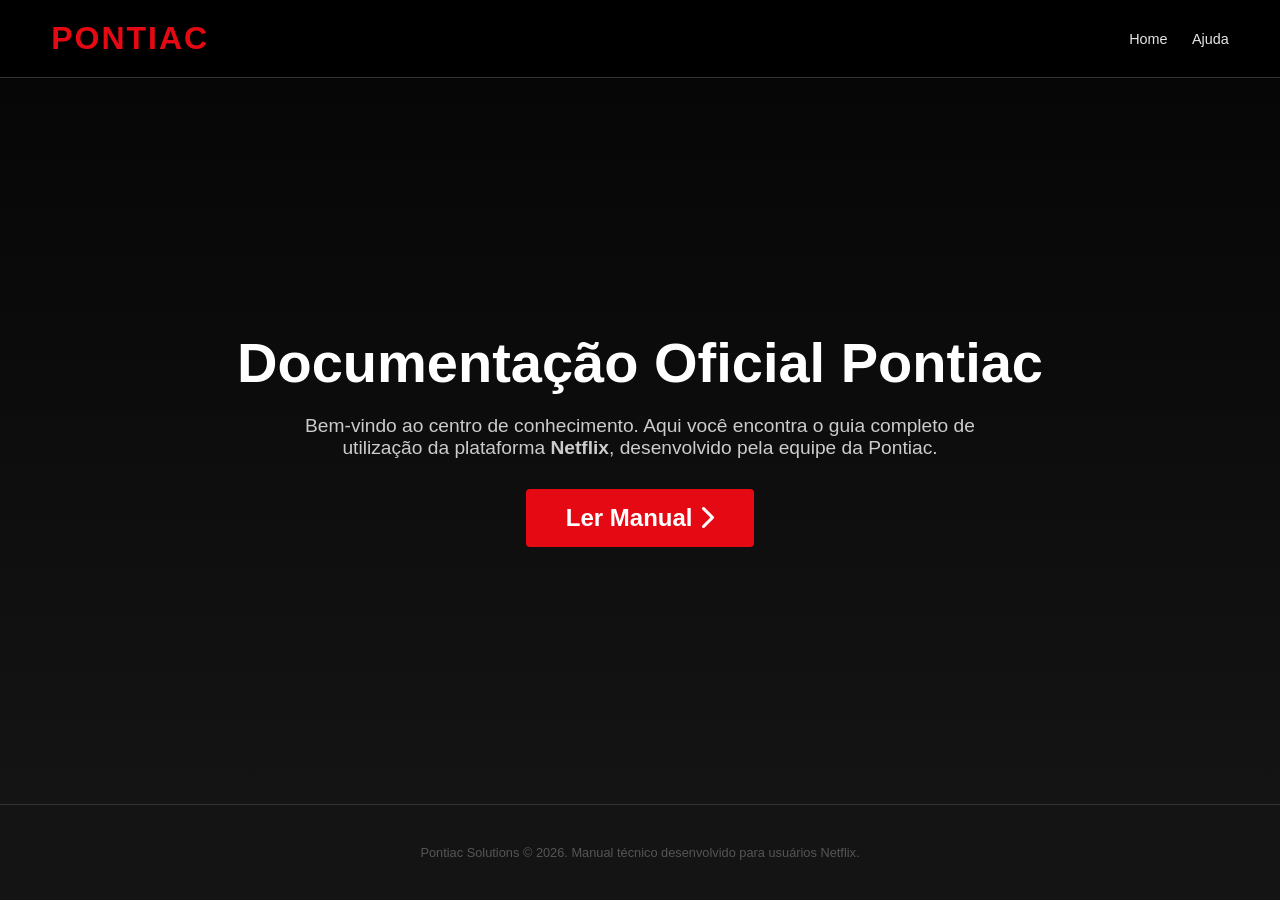
==== html/index.html @ eff0280b "feat: add initial front-end" ====
<!DOCTYPE html>
<html lang="pt-BR">

<head>
    <meta charset="UTF-8">
    <meta name="viewport" content="width=device-width, initial-scale=1.0">
    <title>Pontiac | Manual Netflix</title>
    <link rel="stylesheet" href="/css/style.css">
    <link rel="stylesheet" href="https://cdnjs.cloudflare.com/ajax/libs/font-awesome/6.4.0/css/all.min.css">

    <style>
        .hero {
            height: 80vh;
            background: linear-gradient(rgba(0,0,0,0.7), #141414), url('https://assets.nflxext.com/ffe/siteui/vlv3/f841d4c7-10e1-40af-bcae-07a3f8dc141a/f6d7434e-d6de-4185-a6d4-c77a2d08737b/BR-pt-20220502-popsignuptwoweeks-perspective_alpha_website_medium.jpg');
            background-size: cover;
            display: flex;
            flex-direction: column;
            justify-content: center;
            align-items: center;
            text-align: center;
            padding: 20px;
        }

        .hero h1 {
            font-size: 3.5rem;
            margin-bottom: 20px;
        }

        .btn-start {
            background-color: #E50914;
            color: white;
            padding: 15px 40px;
            font-size: 1.5rem;
            border-radius: 4px;
            font-weight: bold;
        }

        .btn-start:hover { background-color: #f40612; }
    </style>
</head>

<body>
    <header>
        <div class="logo">PONTIAC</div>

        <nav class="nav-menu">
            <a href="index.html">Home</a>
            <a href="suporte.html">Ajuda</a>
        </nav>
    </header>

    <div class="hero">
        <h1>Documentação Oficial Pontiac</h1>
        <p style="font-size: 1.2rem; max-width: 700px; margin-bottom: 30px; color: #ccc;">
            Bem-vindo ao centro de conhecimento. Aqui você encontra o guia completo de utilização da plataforma <strong>Netflix</strong>, desenvolvido pela equipe da Pontiac.
        </p>
        <a href="intro.html" class="btn-start">Ler Manual <i class="fas fa-chevron-right"></i></a>
    </div>

    <footer>
        <p>Pontiac Solutions © 2026. Manual técnico desenvolvido para usuários Netflix.</p>
    </footer>
</body>

</html>
---- css/style.css ----
* {
    margin: 0;
    padding: 0;
    box-sizing: border-box;
    font-family: 'Helvetica Neue', Helvetica, Arial, sans-serif;
}

body {
    background-color: #141414;
    color: #fff;
    display: flex;
    flex-direction: column;
    min-height: 100vh;
}

a { text-decoration: none; color: inherit; }
ul { list-style: none; }

/* HEADER */
header {
    display: flex;
    justify-content: space-between;
    align-items: center;
    padding: 20px 4%;
    background-color: #000;
    position: sticky;
    top: 0;
    z-index: 1000;
    border-bottom: 1px solid #333;
}

.logo {
    font-size: 2rem;
    font-weight: bold;
    color: #E50914;
    text-transform: uppercase;
    letter-spacing: 2px;
}

.nav-menu a {
    color: #e5e5e5;
    margin-left: 20px;
    font-size: 0.9rem;
    transition: color 0.3s;
}
.nav-menu a:hover { color: #b3b3b3; }

/* LAYOUT PRINCIPAL */
.main-container {
    display: flex;
    flex: 1;
    max-width: 1400px;
    margin: 0 auto;
    width: 100%;
    padding: 40px 20px;
}

/* SIDEBAR */
.sidebar {
    width: 250px;
    border-right: 1px solid #333;
    padding-right: 20px;
    height: fit-content;
    flex-shrink: 0;
}

.sidebar h3 {
    color: #666;
    font-size: 0.8rem;
    margin-bottom: 15px;
    text-transform: uppercase;
    letter-spacing: 1px;
}

.menu-item {
    display: block;
    padding: 12px 15px;
    margin-bottom: 5px;
    color: #b3b3b3;
    border-radius: 4px;
    transition: all 0.3s;
    font-size: 0.95rem;
}

.menu-item:hover { background-color: #333; color: #fff; }
.menu-item.active { background-color: #E50914; color: white; font-weight: bold; }

/* CONTEÚDO */
.content {
    flex: 1;
    padding-left: 40px;
}

.content h1 {
    font-size: 2.5rem;
    margin-bottom: 10px;
    border-bottom: 1px solid #333;
    padding-bottom: 20px;
}

.subtitle {
    color: #999;
    font-size: 1.1rem;
    margin-bottom: 30px;
    display: block;
    line-height: 1.5;
}

/* CARDS E GRID */
.card-grid {
    display: grid;
    grid-template-columns: repeat(auto-fill, minmax(320px, 1fr));
    gap: 25px;
    margin-top: 30px;
}

.info-card {
    background-color: #1f1f1f;
    padding: 25px;
    border-radius: 4px;
    transition: transform 0.3s;
    border-top: 2px solid transparent;
    display: flex;
    flex-direction: column;
}

.info-card:hover {
    transform: translateY(-5px);
    border-top: 2px solid #E50914;
    background-color: #252525;
}

.info-card h3 {
    margin-bottom: 15px;
    display: flex;
    align-items: center;
    gap: 10px;
    font-size: 1.2rem;
    color: #fff;
}

.info-card p {
    color: #a3a3a3;
    font-size: 0.95rem;
    line-height: 1.6;
    margin-bottom: 15px;
}

/* Listas dentro dos cards */
.info-card ul {
    list-style: disc;
    margin-left: 20px;
    color: #a3a3a3;
    font-size: 0.9rem;
    margin-bottom: 15px;
}

.info-card li { margin-bottom: 5px; }

/* Estilo para as Notas/Dicas */
.note-box {
    margin-top: auto;
    background: #2a2a2a;
    border-left: 3px solid #E50914;
    padding: 10px;
    font-size: 0.85rem;
    color: #ccc;
}

/* FOOTER */
footer {
    padding: 40px;
    text-align: center;
    color: #555;
    font-size: 0.8rem;
    border-top: 1px solid #333;
    margin-top: auto;
}

/* Responsividade */
@media (max-width: 768px) {
    .main-container { flex-direction: column; }
    .sidebar { width: 100%; border-right: none; margin-bottom: 30px; border-bottom: 1px solid #333; padding-bottom: 20px;}
    .content { padding-left: 0; }
}
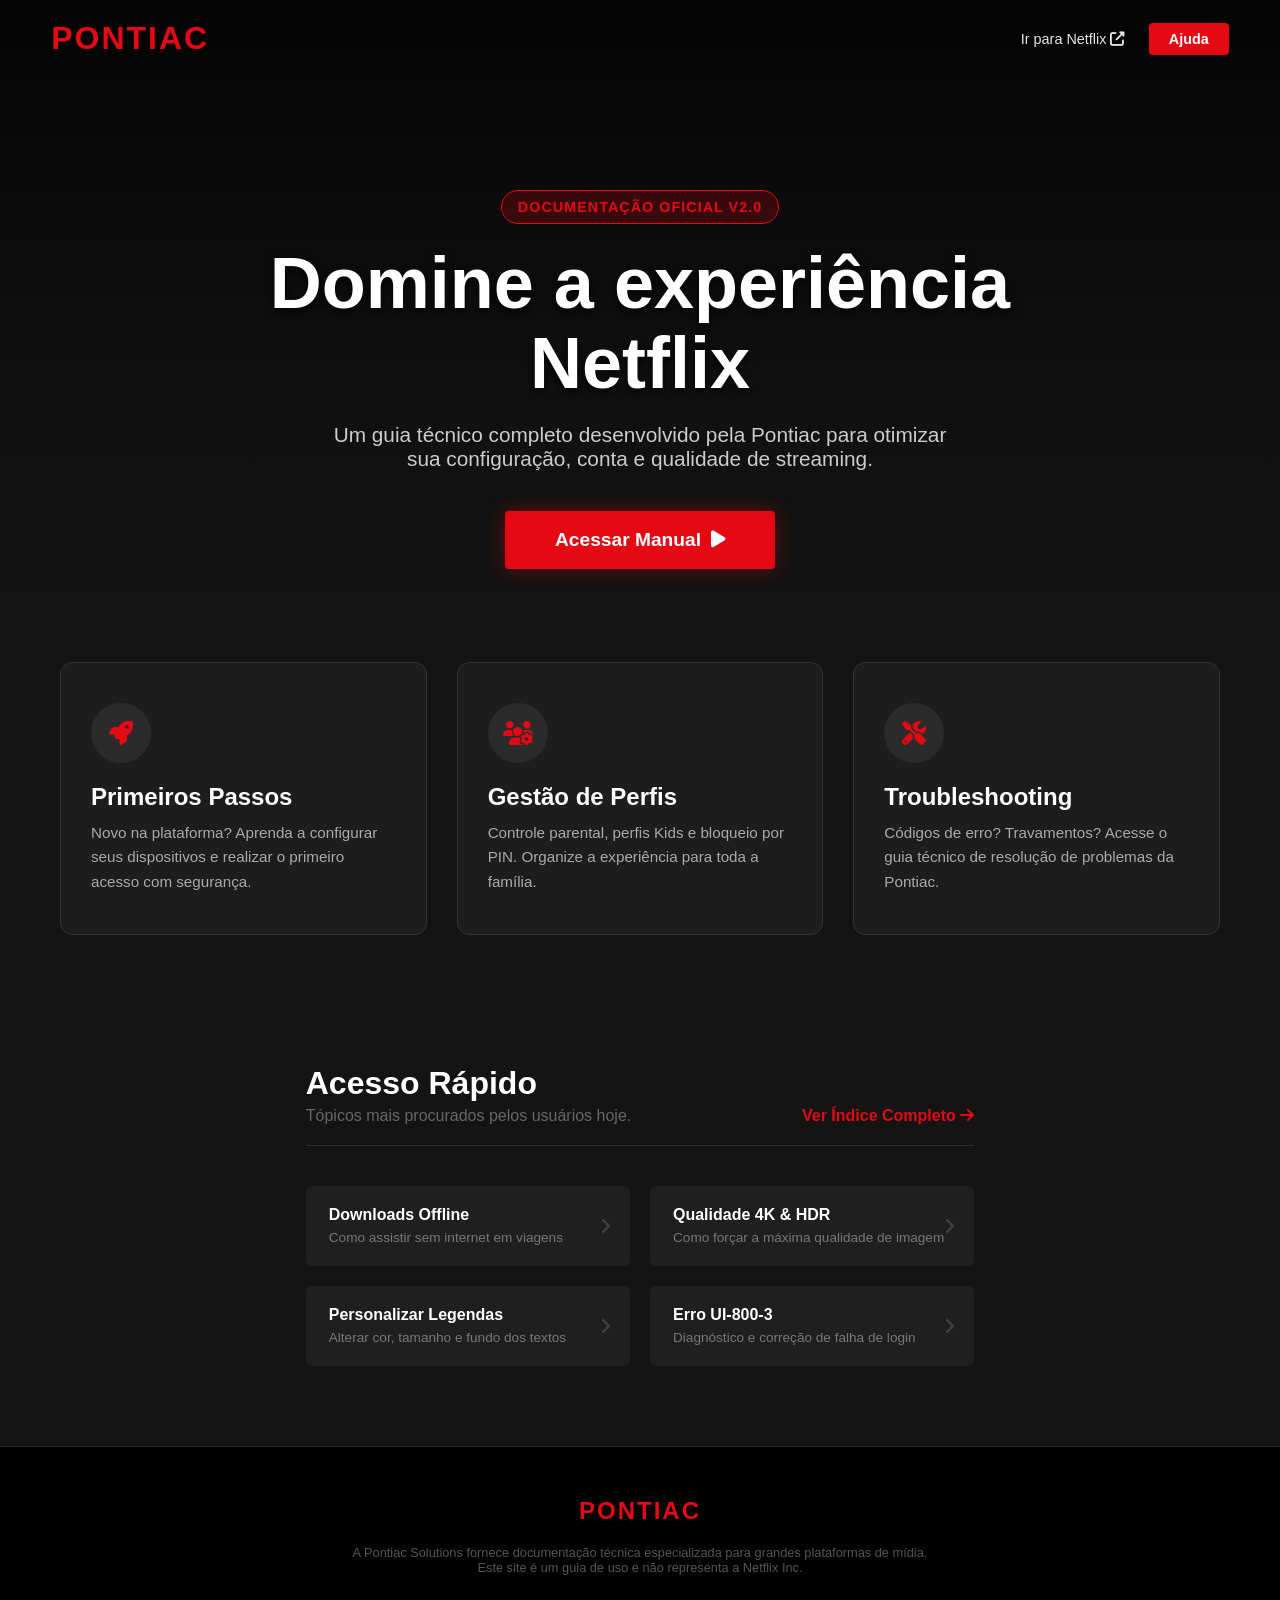
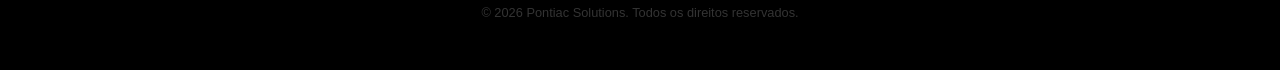
==== commit caca9e21: "refactor: homepage styling" ====
--- a/html/index.html
+++ b/html/index.html
@@ -4,61 +4,115 @@
 <head>
     <meta charset="UTF-8">
     <meta name="viewport" content="width=device-width, initial-scale=1.0">
-    <title>Pontiac | Manual Netflix</title>
+    <title>Pontiac | Hub de Documentação</title>
     <link rel="stylesheet" href="/css/style.css">
+    <link rel="stylesheet" href="/css/home.css">
     <link rel="stylesheet" href="https://cdnjs.cloudflare.com/ajax/libs/font-awesome/6.4.0/css/all.min.css">
-
     <style>
-        .hero {
-            height: 80vh;
-            background: linear-gradient(rgba(0,0,0,0.7), #141414), url('https://assets.nflxext.com/ffe/siteui/vlv3/f841d4c7-10e1-40af-bcae-07a3f8dc141a/f6d7434e-d6de-4185-a6d4-c77a2d08737b/BR-pt-20220502-popsignuptwoweeks-perspective_alpha_website_medium.jpg');
-            background-size: cover;
-            display: flex;
-            flex-direction: column;
-            justify-content: center;
-            align-items: center;
-            text-align: center;
-            padding: 20px;
-        }
-
-        .hero h1 {
-            font-size: 3.5rem;
-            margin-bottom: 20px;
-        }
-
-        .btn-start {
-            background-color: #E50914;
-            color: white;
-            padding: 15px 40px;
-            font-size: 1.5rem;
-            border-radius: 4px;
-            font-weight: bold;
-        }
-
-        .btn-start:hover { background-color: #f40612; }
+        header { background: rgba(0,0,0,0.1) !important; border-bottom: none !important; position: relative; z-index: 10; }
     </style>
 </head>
 
 <body>
+
     <header>
         <div class="logo">PONTIAC</div>
-
         <nav class="nav-menu">
-            <a href="index.html">Home</a>
-            <a href="suporte.html">Ajuda</a>
+            <a href="https://www.netflix.com" target="_blank">Ir para Netflix <i class="fas fa-external-link-alt"></i></a>
+            <a href="suporte.html" style="background: #E50914; padding: 8px 20px; border-radius: 4px; color: white; font-weight: bold;">Ajuda</a>
         </nav>
     </header>
 
-    <div class="hero">
-        <h1>Documentação Oficial Pontiac</h1>
-        <p style="font-size: 1.2rem; max-width: 700px; margin-bottom: 30px; color: #ccc;">
-            Bem-vindo ao centro de conhecimento. Aqui você encontra o guia completo de utilização da plataforma <strong>Netflix</strong>, desenvolvido pela equipe da Pontiac.
-        </p>
-        <a href="intro.html" class="btn-start">Ler Manual <i class="fas fa-chevron-right"></i></a>
+    <section class="hero-section">
+        <div class="hero-content">
+            <span class="hero-tag">Documentação Oficial v2.0</span>
+            <h1 class="hero-title">Domine a experiência<br>Netflix</h1>
+            <p class="hero-subtitle">
+                Um guia técnico completo desenvolvido pela Pontiac para otimizar<br>
+                sua configuração, conta e qualidade de streaming.
+            </p>
+            <a href="intro.html" class="cta-button">
+                Acessar Manual <i class="fas fa-play"></i>
+            </a>
+        </div>
+    </section>
+
+    <div class="features-container">
+        <a href="intro.html" class="feature-card">
+            <div class="icon-box"><i class="fas fa-rocket"></i></div>
+            <h3>Primeiros Passos</h3>
+            <p>Novo na plataforma? Aprenda a configurar seus dispositivos e realizar o primeiro acesso com segurança.</p>
+        </a>
+
+        <a href="perfis.html" class="feature-card">
+            <div class="icon-box"><i class="fas fa-users-cog"></i></div>
+            <h3>Gestão de Perfis</h3>
+            <p>Controle parental, perfis Kids e bloqueio por PIN. Organize a experiência para toda a família.</p>
+        </a>
+
+        <a href="suporte.html" class="feature-card">
+            <div class="icon-box"><i class="fas fa-tools"></i></div>
+            <h3>Troubleshooting</h3>
+            <p>Códigos de erro? Travamentos? Acesse o guia técnico de resolução de problemas da Pontiac.</p>
+        </a>
     </div>
 
-    <footer>
-        <p>Pontiac Solutions © 2026. Manual técnico desenvolvido para usuários Netflix.</p>
+    <section class="quick-access-section">
+        <div class="section-header">
+            <div>
+                <h2 style="margin-bottom: 5px;">Acesso Rápido</h2>
+                <p style="color: #666;">Tópicos mais procurados pelos usuários hoje.</p>
+            </div>
+
+            <a href="intro.html" style="color: #E50914; font-weight: bold;">Ver Índice Completo <i class="fas fa-arrow-right"></i></a>
+        </div>
+
+        <div class="topic-grid">
+            <a href="offline.html" class="topic-link">
+                <div class="topic-info">
+                    <strong>Downloads Offline</strong>
+                    <span>Como assistir sem internet em viagens</span>
+                </div>
+
+                <i class="fas fa-chevron-right" style="color:#444"></i>
+            </a>
+
+            <a href="config.html" class="topic-link">
+                <div class="topic-info">
+                    <strong>Qualidade 4K & HDR</strong>
+                    <span>Como forçar a máxima qualidade de imagem</span>
+                </div>
+
+                <i class="fas fa-chevron-right" style="color:#444"></i>
+            </a>
+
+            <a href="player.html" class="topic-link">
+                <div class="topic-info">
+                    <strong>Personalizar Legendas</strong>
+                    <span>Alterar cor, tamanho e fundo dos textos</span>
+                </div>
+
+                <i class="fas fa-chevron-right" style="color:#444"></i>
+            </a>
+
+            <a href="suporte.html" class="topic-link">
+                <div class="topic-info">
+                    <strong>Erro UI-800-3</strong>
+                    <span>Diagnóstico e correção de falha de login</span>
+                </div>
+
+                <i class="fas fa-chevron-right" style="color:#444"></i>
+            </a>
+        </div>
+    </section>
+
+    <footer style="background: #000; padding: 50px 20px; text-align: center; border-top: 1px solid #222;">
+        <h2 class="logo" style="margin-bottom: 20px; font-size: 1.5rem;">PONTIAC</h2>
+        <p style="color: #555; max-width: 600px; margin: 0 auto 30px;">
+            A Pontiac Solutions fornece documentação técnica especializada para grandes plataformas de mídia. 
+            Este site é um guia de uso e não representa a Netflix Inc.
+        </p>
+        <p style="color: #333; font-size: 0.8rem;">© 2026 Pontiac Solutions. Todos os direitos reservados.</p>
     </footer>
 </body>
 
--- a/css/home.css
+++ b/css/home.css
@@ -0,0 +1,208 @@
+/* --- home.css (Estilo Exclusivo da Capa) --- */
+
+/* Variáveis locais */
+:root {
+    --netflix-red: #E50914;
+    --dark-bg: #141414;
+    --dark-card: #1f1f1f;
+}
+
+/* Reset específico para garantir largura total */
+body {
+    overflow-x: hidden;
+    background-color: var(--dark-bg);
+}
+
+/* HERO SECTION (O Banner Gigante) */
+.hero-section {
+    height: 85vh; /* Quase a altura toda da tela */
+    width: 100%;
+    position: relative;
+    background: linear-gradient(to top, #141414 10%, rgba(0,0,0,0.2) 50%, rgba(0,0,0,0.8) 100%),
+                url('https://assets.nflxext.com/ffe/siteui/vlv3/f841d4c7-10e1-40af-bcae-07a3f8dc141a/f6d7434e-d6de-4185-a6d4-c77a2d08737b/BR-pt-20220502-popsignuptwoweeks-perspective_alpha_website_medium.jpg');
+    background-size: cover;
+    background-position: center;
+    display: flex;
+    align-items: center;
+    justify-content: center;
+    text-align: center;
+    margin-top: -80px; /* Puxa para cima para ficar atrás do header transparente */
+}
+
+.hero-content {
+    max-width: 900px;
+    padding: 20px;
+    z-index: 2;
+    animation: fadeInUp 1s ease-out;
+}
+
+.hero-tag {
+    background-color: rgba(229, 9, 20, 0.2);
+    color: var(--netflix-red);
+    padding: 8px 16px;
+    border-radius: 50px;
+    font-weight: bold;
+    font-size: 0.9rem;
+    text-transform: uppercase;
+    letter-spacing: 1px;
+    border: 1px solid var(--netflix-red);
+    display: inline-block;
+    margin-bottom: 20px;
+}
+
+.hero-title {
+    font-size: 4.5rem;
+    font-weight: 800;
+    line-height: 1.1;
+    margin-bottom: 20px;
+    text-shadow: 0 4px 10px rgba(0,0,0,0.8);
+}
+
+.hero-subtitle {
+    font-size: 1.3rem;
+    color: #ccc;
+    margin-bottom: 40px;
+    font-weight: 300;
+}
+
+/* Botão Principal Estilizado */
+.cta-button {
+    background: var(--netflix-red);
+    color: white;
+    padding: 18px 50px;
+    font-size: 1.2rem;
+    font-weight: bold;
+    border-radius: 4px;
+    transition: all 0.3s;
+    box-shadow: 0 0 20px rgba(229, 9, 20, 0.4);
+    display: inline-flex;
+    align-items: center;
+    gap: 10px;
+}
+
+.cta-button:hover {
+    background: #f40612;
+    transform: scale(1.05);
+    box-shadow: 0 0 40px rgba(229, 9, 20, 0.6);
+}
+
+/* CARDS FLUTUANTES */
+.features-container {
+    max-width: 1200px;
+    margin: -100px auto 50px; /* Sobe por cima do banner */
+    padding: 0 20px;
+    position: relative;
+    z-index: 5;
+    display: grid;
+    grid-template-columns: repeat(auto-fit, minmax(300px, 1fr));
+    gap: 30px;
+}
+
+.feature-card {
+    background: rgba(30, 30, 30, 0.95);
+    backdrop-filter: blur(10px);
+    padding: 40px 30px;
+    border-radius: 12px;
+    border: 1px solid #333;
+    transition: all 0.4s ease;
+    cursor: pointer;
+    display: block; /* Para o link funcionar em todo o card */
+}
+
+.feature-card:hover {
+    transform: translateY(-15px);
+    border-color: var(--netflix-red);
+    box-shadow: 0 20px 40px rgba(0,0,0,0.5);
+}
+
+.icon-box {
+    width: 60px;
+    height: 60px;
+    background: #2b2b2b;
+    border-radius: 50%;
+    display: flex;
+    align-items: center;
+    justify-content: center;
+    font-size: 1.5rem;
+    color: var(--netflix-red);
+    margin-bottom: 20px;
+    transition: 0.3s;
+}
+
+.feature-card:hover .icon-box {
+    background: var(--netflix-red);
+    color: white;
+}
+
+.feature-card h3 {
+    font-size: 1.5rem;
+    margin-bottom: 10px;
+    color: white;
+}
+
+.feature-card p {
+    color: #aaa;
+    line-height: 1.6;
+    font-size: 0.95rem;
+}
+
+/* SEÇÃO DE TÓPICOS */
+.quick-access-section {
+    max-width: 1200px;
+    margin: 80px auto;
+    padding: 0 20px;
+}
+
+.section-header {
+    display: flex;
+    justify-content: space-between;
+    align-items: flex-end;
+    margin-bottom: 40px;
+    border-bottom: 1px solid #333;
+    padding-bottom: 20px;
+}
+
+.section-header h2 {
+    font-size: 2rem;
+    color: white;
+}
+
+.topic-grid {
+    display: grid;
+    grid-template-columns: repeat(2, 1fr);
+    gap: 20px;
+}
+
+.topic-link {
+    background: #1f1f1f;
+    padding: 20px;
+    border-radius: 6px;
+    display: flex;
+    align-items: center;
+    justify-content: space-between;
+    transition: 0.3s;
+    border-left: 3px solid transparent;
+}
+
+.topic-link:hover {
+    background: #252525;
+    border-left: 3px solid var(--netflix-red);
+    padding-left: 25px; /* Efeito de deslize */
+}
+
+.topic-info strong { display: block; color: white; margin-bottom: 4px; }
+.topic-info span { font-size: 0.85rem; color: #777; }
+
+/* Animação */
+@keyframes fadeInUp {
+    from { opacity: 0; transform: translateY(40px); }
+    to { opacity: 1; transform: translateY(0); }
+}
+
+/* Responsividade */
+@media (max-width: 768px) {
+    .hero-title { font-size: 2.5rem; }
+    .features-container { margin-top: 20px; }
+    .hero-section { height: 70vh; margin-top: 0; }
+    .topic-grid { grid-template-columns: 1fr; }
+}
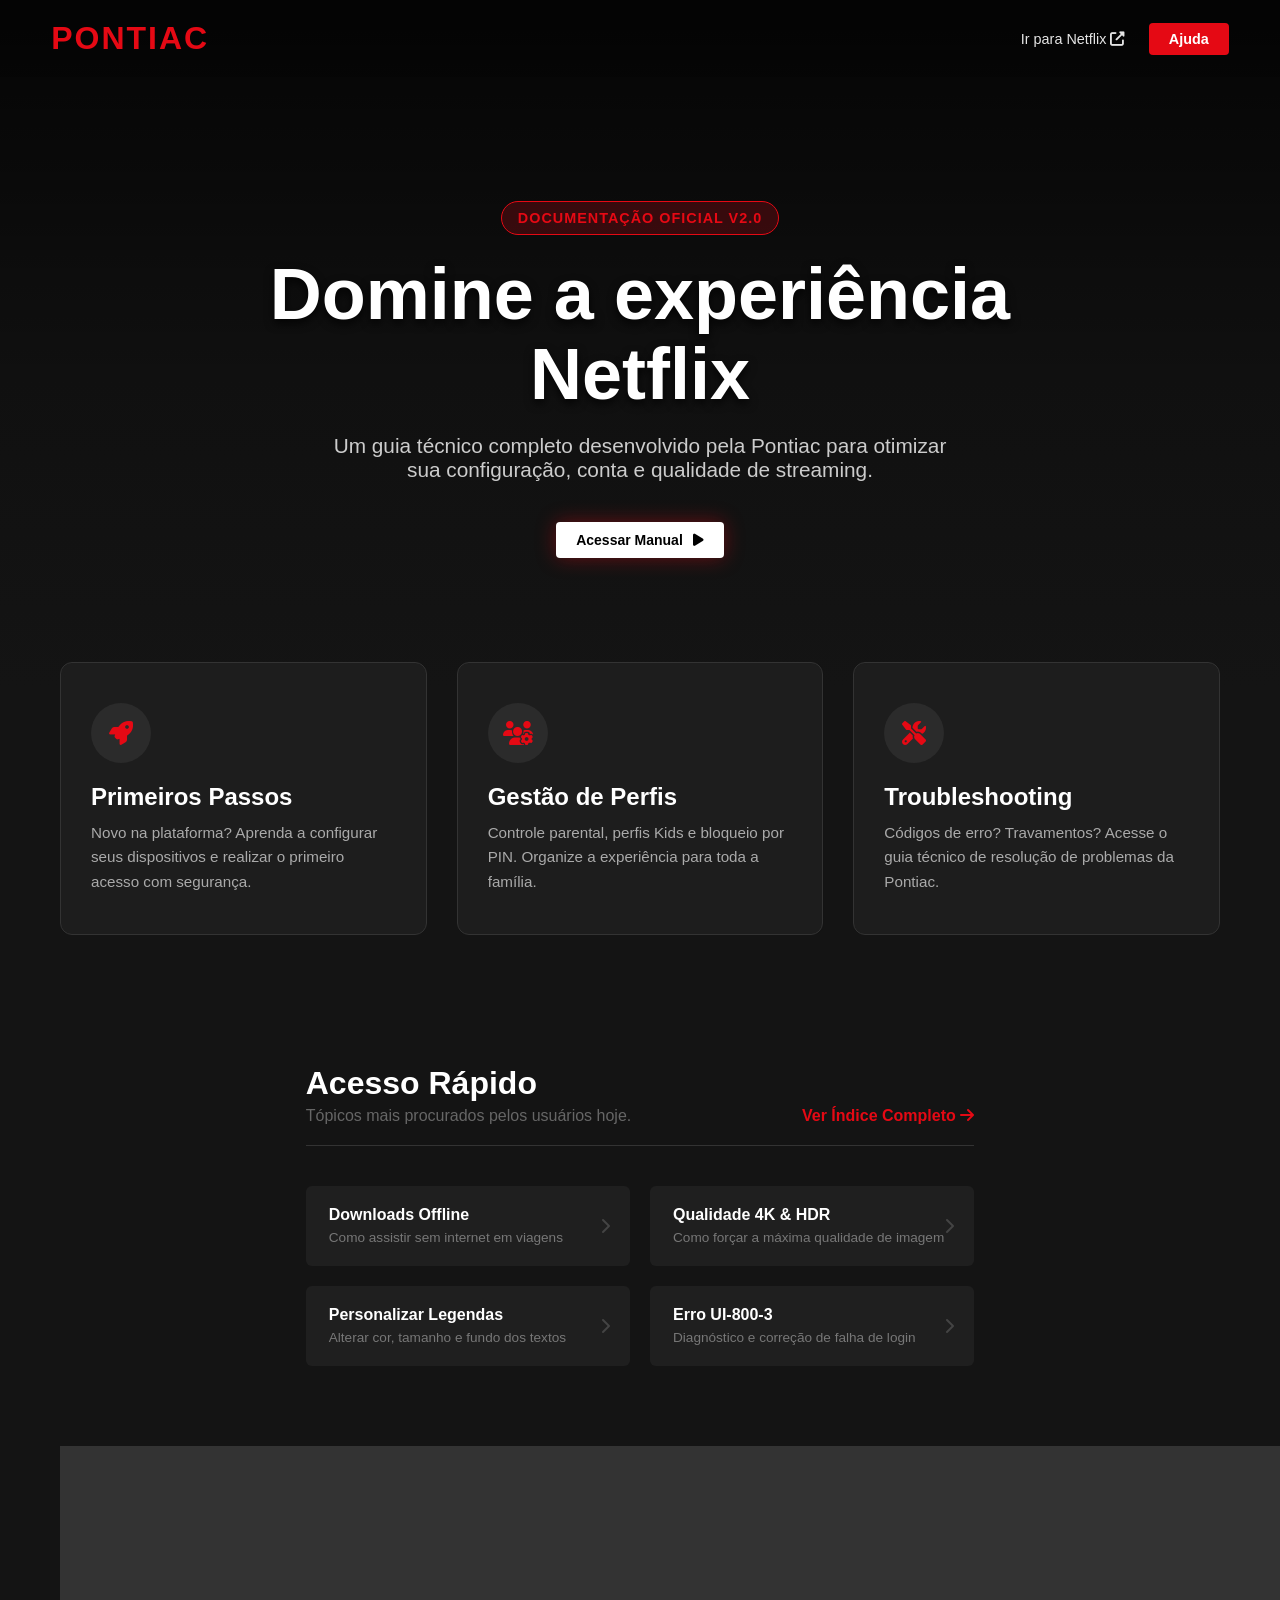
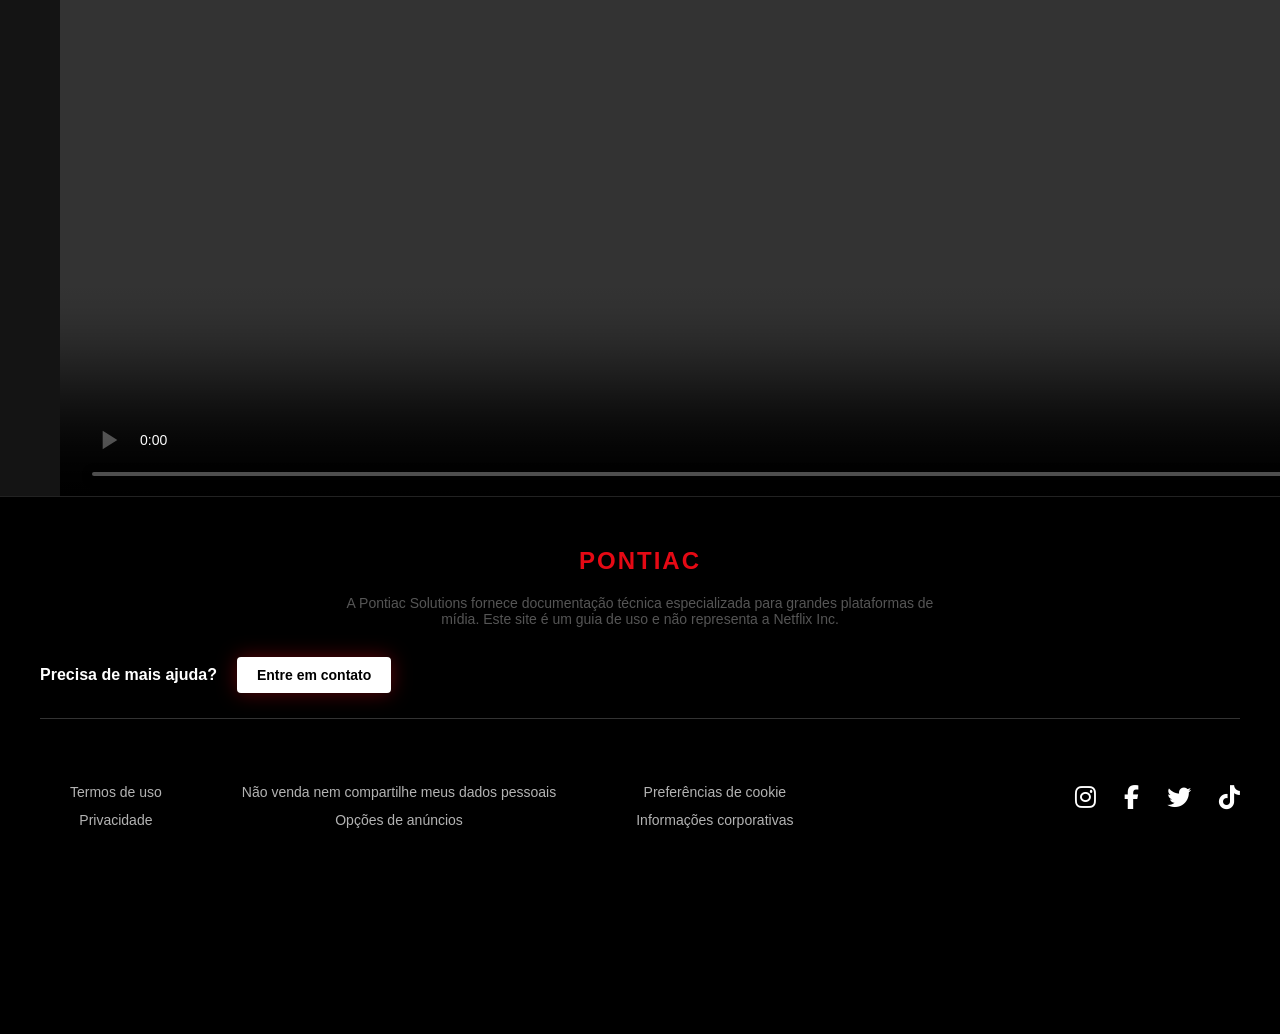
==== commit aaa466c0: "feat:Fizalizando o footer e adicionando o video na home" ====
--- a/html/index.html
+++ b/html/index.html
@@ -106,14 +106,49 @@
         </div>
     </section>
 
-    <footer style="background: #000; padding: 50px 20px; text-align: center; border-top: 1px solid #222;">
+    <video src="/video/screen-capture-netflix.webm" controls style="width: 1600px; height: 650px; margin-left: 60px;">
+        <source src="/video/screen-capture-netflix.webm" type="video/mp4">
+        Seu navegador não suporta vídeos HTML5.
+    </video>
+
+
+<footer class="site-footer" style="background: #000; padding: 50px 20px; text-align: center; border-top: 1px solid #222;">
         <h2 class="logo" style="margin-bottom: 20px; font-size: 1.5rem;">PONTIAC</h2>
         <p style="color: #555; max-width: 600px; margin: 0 auto 30px;">
             A Pontiac Solutions fornece documentação técnica especializada para grandes plataformas de mídia. 
             Este site é um guia de uso e não representa a Netflix Inc.
         </p>
-        <p style="color: #333; font-size: 0.8rem;">© 2026 Pontiac Solutions. Todos os direitos reservados.</p>
-    </footer>
+        <div class="footer-cta">
+            <span class="cta-text">Precisa de mais ajuda?</span>
+            <a href="#" class="cta-button">Entre em contato</a>
+        </div>
+        
+<hr class="footer-divider">
+    <div class="footer-container">
+        <div class="footer-links">
+            <div class="footer-column">
+                <a href="#">Termos de uso</a>
+                <a href="#">Privacidade</a>
+            </div>
+            <div class="footer-column">
+                <a href="#">Não venda nem compartilhe meus dados pessoais</a>
+                <a href="#">Opções de anúncios</a>
+
+            </div>
+            <div class="footer-column">
+                <a href="#">Preferências de cookie</a>
+                <a href="#">Informações corporativas</a>
+            </div>
+        </div>
+
+        <div class="footer-social">
+            <a href="#"><i class="fab fa-instagram"></i></a>
+            <a href="#"><i class="fab fa-facebook-f"></i></a>
+            <a href="#"><i class="fab fa-twitter"></i></a>
+            <a href="#"><i class="fab fa-tiktok"></i></a>
+        </div>
+    </div>
+</footer>
 </body>
 
 </html>
--- a/css/style.css
+++ b/css/style.css
@@ -167,14 +167,110 @@
     color: #ccc;
 }
 
-/* FOOTER */
-footer {
-    padding: 40px;
-    text-align: center;
-    color: #555;
-    font-size: 0.8rem;
-    border-top: 1px solid #333;
-    margin-top: auto;
+.site-footer {
+    /* Gradiente de fundo escuro para o vermelho escuro */
+    background: linear-gradient(to bottom, #000000 0%, #3a0000 100%);
+    color: #b3b3b3; /* Cor do texto cinza claro */
+    padding: 60px 20px;
+    font-family: 'Segoe UI', Roboto, Helvetica, Arial, sans-serif;
+    font-size: 14px;
+}
+
+.footer-container {
+    max-width: 1200px;
+    margin: 0 auto;
+    display: flex;
+    justify-content: space-between;
+    align-items: flex-start;
+    flex-wrap: wrap;
+}
+
+.footer-links {
+    display: flex;
+    gap: 50px;
+    flex-wrap: wrap;
+    flex: 1;
+}
+
+
+.footer-cta {
+    display: flex;
+    align-items: center;
+    gap: 20px;
+    padding-bottom: 25px;
+    max-width: 1200px;
+    margin: 0 auto;
+}
+
+/* Texto "Precisa de mais ajuda?" */
+.cta-text {
+    color: #ffffff;
+    font-weight: bold;
+    font-size: 16px;
+}
+
+/* Botão branco "Entre em contato" */
+.cta-button {
+    background-color: #ffffff;
+    color: #000000;
+    text-decoration: none;
+    padding: 10px 20px;
+    border-radius: 4px; /* Leve arredondamento nos cantos */
+    font-weight: bold;
+    font-size: 14px;
+    transition: background-color 0.3s ease;
+}
+
+.cta-button:hover {
+    background-color: #e0e0e0; /* Efeito visual ao passar o mouse */
+}
+
+/* Linha horizontal sutil */
+.footer-divider {
+    border: 0;
+    border-top: 1px solid #333; /* Linha escura para separar as seções */
+    margin-bottom: 30px;
+    max-width: 1200px;
+    margin-left: auto;
+    margin-right: auto;
+}
+
+.footer-column {
+    display: flex;
+    flex-direction: column;
+    gap: 12px;
+    margin-left: 30px;
+    margin-top: 35px;
+}
+
+.footer-column a {
+    color: #b3b3b3;
+    text-decoration: none;
+    transition: color 0.3s ease;
+}
+
+.footer-column a:hover {
+    color: #ffffff;
+    text-decoration: underline;
+}
+
+.footer-social {
+    display: flex;
+    gap: 28px;
+    font-size: 24px;
+    margin-top: 35px;
+}
+
+.footer-social a {
+    color: #ffffff;
+    text-decoration: none;
+    transition: opacity 0.3s ease;
+    height: 200px;
+
+}
+
+.footer-social a:hover {
+    opacity: 0.7;
 }
 
 /* Responsividade */
--- a/css/home.css
+++ b/css/home.css
@@ -190,6 +190,123 @@
     padding-left: 25px; /* Efeito de deslize */
 }
 
+.site-footer {
+    /* Gradiente de fundo escuro para o vermelho escuro */
+    background: linear-gradient(to bottom, #000000 0%, #3a0000 100%);
+    color: #b3b3b3; /* Cor do texto cinza claro */
+    padding: 60px 20px;
+    font-family: 'Segoe UI', Roboto, Helvetica, Arial, sans-serif;
+    font-size: 14px;
+}
+
+.footer-container {
+    max-width: 1200px;
+    margin: 0 auto;
+    display: flex;
+    justify-content: space-between;
+    align-items: flex-start;
+    flex-wrap: wrap;
+}
+
+.footer-links {
+    display: flex;
+    gap: 50px;
+    flex-wrap: wrap;
+    flex: 1;
+}
+
+
+.footer-cta {
+    display: flex;
+    align-items: center;
+    gap: 20px;
+    padding-bottom: 25px;
+    max-width: 1200px;
+    margin: 0 auto;
+}
+
+/* Texto "Precisa de mais ajuda?" */
+.cta-text {
+    color: #ffffff;
+    font-weight: bold;
+    font-size: 16px;
+}
+
+/* Botão branco "Entre em contato" */
+.cta-button {
+    background-color: #ffffff;
+    color: #000000;
+    text-decoration: none;
+    padding: 10px 20px;
+    border-radius: 4px; /* Leve arredondamento nos cantos */
+    font-weight: bold;
+    font-size: 14px;
+    transition: background-color 0.3s ease;
+}
+
+.cta-button:hover {
+    background-color: #e0e0e0; /* Efeito visual ao passar o mouse */
+}
+
+/* Linha horizontal sutil */
+.footer-divider {
+    border: 0;
+    border-top: 1px solid #333; /* Linha escura para separar as seções */
+    margin-bottom: 30px;
+    max-width: 1200px;
+    margin-left: auto;
+    margin-right: auto;
+}
+
+.footer-column {
+    display: flex;
+    flex-direction: column;
+    gap: 12px;
+    margin-left: 30px;
+    margin-top: 35px;
+}
+
+.footer-column a {
+    color: #b3b3b3;
+    text-decoration: none;
+    transition: color 0.3s ease;
+}
+
+.footer-column a:hover {
+    color: #ffffff;
+    text-decoration: underline;
+}
+
+.footer-social {
+    display: flex;
+    gap: 28px;
+    font-size: 24px;
+    margin-top: 35px;
+}
+
+.footer-social a {
+    color: #ffffff;
+    text-decoration: none;
+    transition: opacity 0.3s ease;
+    height: 200px;
+
+}
+
+.footer-social a:hover {
+    opacity: 0.7;
+}
+
+/* Responsividade para celulares */
+@media (max-width: 768px) {
+    .footer-container {
+        flex-direction: column-reverse;
+        gap: 40px;
+    }
+    .footer-links {
+        gap: 20px;
+    }
+}
+
 .topic-info strong { display: block; color: white; margin-bottom: 4px; }
 .topic-info span { font-size: 0.85rem; color: #777; }
 
@@ -205,4 +322,5 @@
     .features-container { margin-top: 20px; }
     .hero-section { height: 70vh; margin-top: 0; }
     .topic-grid { grid-template-columns: 1fr; }
-}+}
+
